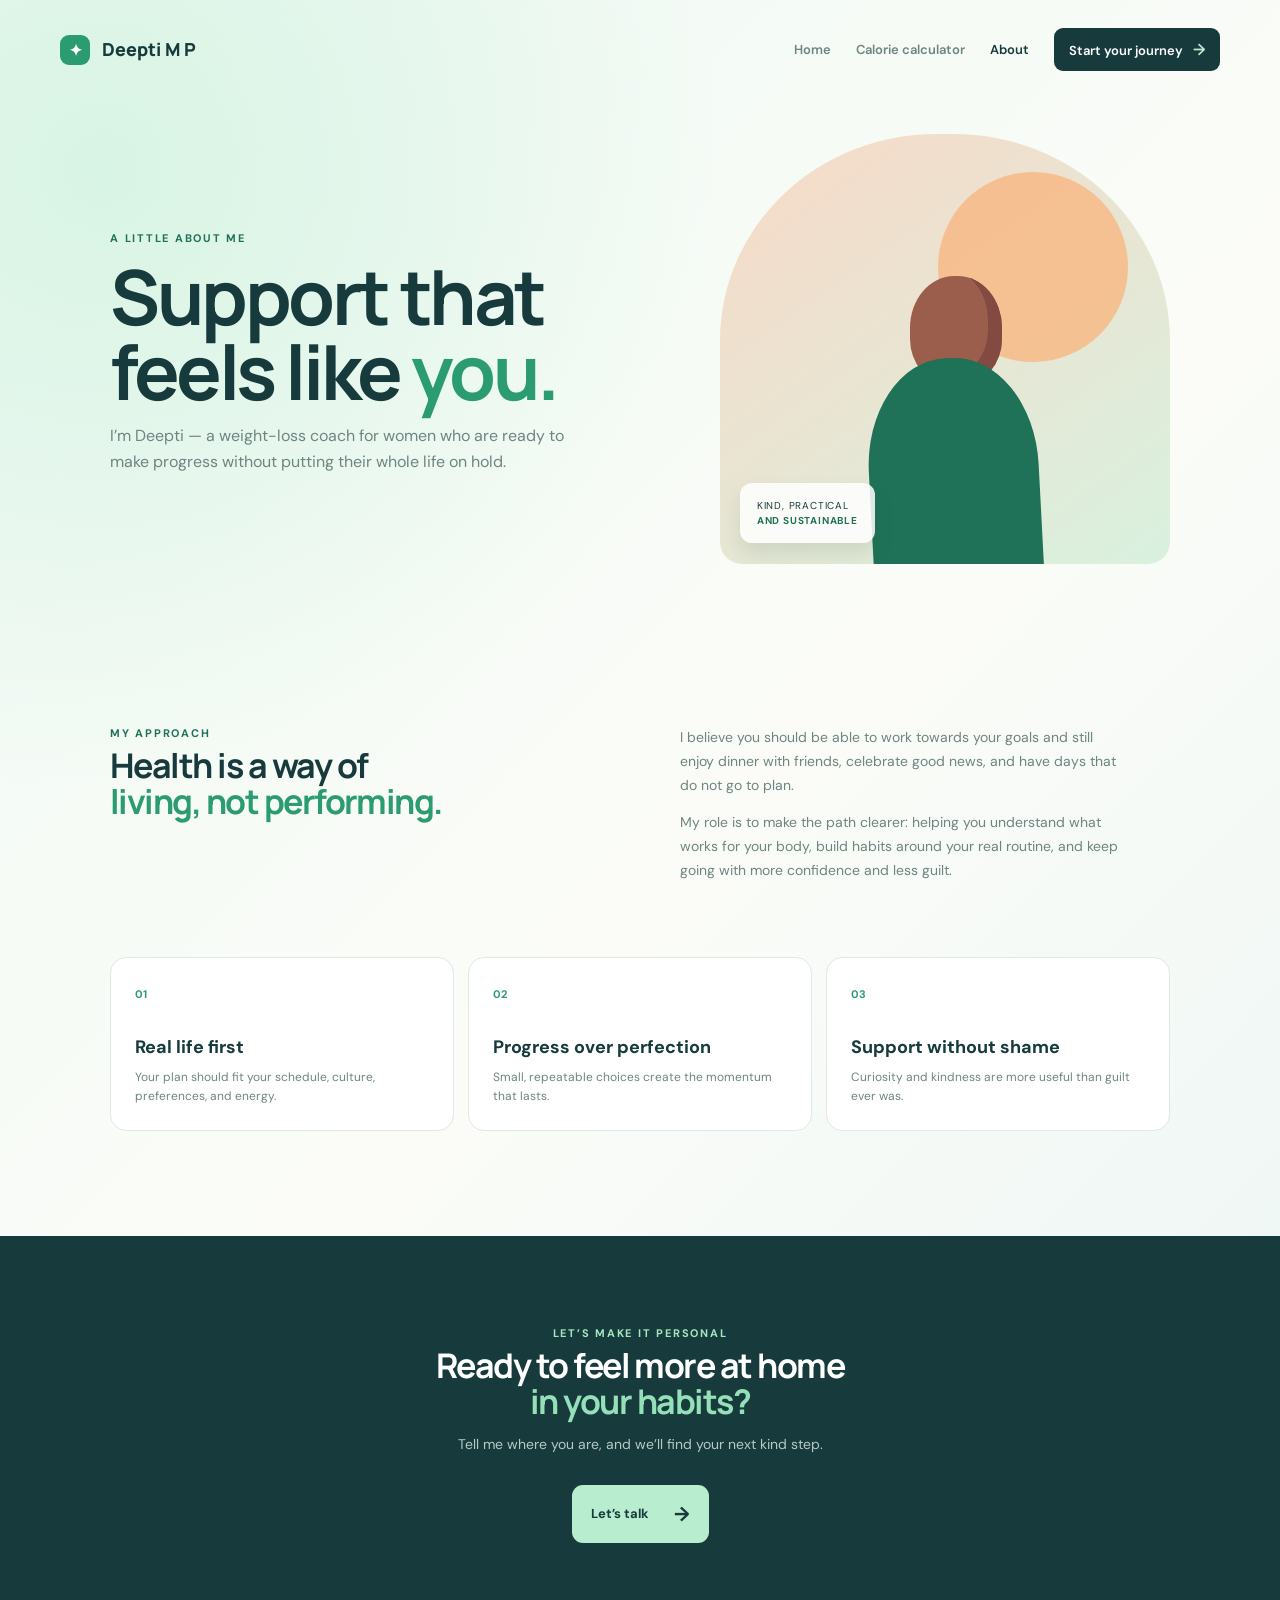
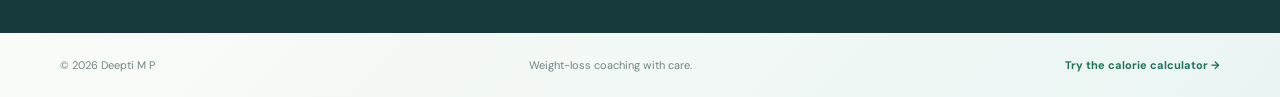
==== about.html @ f2a527aa "About page added" ====
<!doctype html>
<html lang="en">
  <head>
    <meta charset="UTF-8" />
    <meta name="viewport" content="width=device-width, initial-scale=1.0" />
    <meta name="description" content="Meet Deepti M P, a weight-loss coach helping women build sustainable habits and feel confident in their bodies." />
    <title>About Deepti | Weight-Loss Coach</title>
    <link rel="preconnect" href="https://fonts.googleapis.com" />
    <link rel="preconnect" href="https://fonts.gstatic.com" crossorigin />
    <link href="https://fonts.googleapis.com/css2?family=DM+Sans:wght@400;500;600;700&family=Manrope:wght@700;800&display=swap" rel="stylesheet" />
    <link rel="stylesheet" href="styles.css" />
  </head>
  <body>
    <header class="site-header">
      <a class="site-logo" href="index.html"><span>✦</span> Deepti M P</a>
      <nav class="site-nav" aria-label="Main navigation">
        <a href="index.html">Home</a>
        <a href="calculator.html">Calorie calculator</a>
        <a class="active" href="about.html" aria-current="page">About</a>
        <a class="nav-cta" href="index.html#start">Start your journey <span>→</span></a>
      </nav>
    </header>

    <main>
      <section class="about-hero page-shell">
        <div class="about-intro">
          <p class="eyebrow">A LITTLE ABOUT ME</p>
          <h1>Support that feels like <span>you.</span></h1>
          <p class="hero-copy">I’m Deepti — a weight-loss coach for women who are ready to make progress without putting their whole life on hold.</p>
        </div>
        <div class="about-portrait" aria-label="Abstract portrait illustration">
          <div class="portrait-sun"></div>
          <div class="portrait-figure"><span class="portrait-head"></span><span class="portrait-body"></span></div>
          <span class="portrait-note">KIND, PRACTICAL<br /><strong>AND SUSTAINABLE</strong></span>
        </div>
      </section>

      <section class="about-story page-shell">
        <div class="section-intro">
          <p class="section-kicker">MY APPROACH</p>
          <h2>Health is a way of<br /><em>living, not performing.</em></h2>
        </div>
        <div class="about-copy">
          <p>I believe you should be able to work towards your goals and still enjoy dinner with friends, celebrate good news, and have days that do not go to plan.</p>
          <p>My role is to make the path clearer: helping you understand what works for your body, build habits around your real routine, and keep going with more confidence and less guilt.</p>
        </div>
        <div class="values-grid">
          <article><span class="card-number">01</span><h3>Real life first</h3><p>Your plan should fit your schedule, culture, preferences, and energy.</p></article>
          <article><span class="card-number">02</span><h3>Progress over perfection</h3><p>Small, repeatable choices create the momentum that lasts.</p></article>
          <article><span class="card-number">03</span><h3>Support without shame</h3><p>Curiosity and kindness are more useful than guilt ever was.</p></article>
        </div>
      </section>

      <section class="start-section"><div class="start-inner"><p class="section-kicker">LET’S MAKE IT PERSONAL</p><h2>Ready to feel more at home<br /><span>in your habits?</span></h2><p>Tell me where you are, and we’ll find your next kind step.</p><a class="primary-button light" href="mailto:hello@deeptimp.co?subject=Weight-loss coaching enquiry">Let’s talk <span>→</span></a></div></section>
    </main>

    <footer class="site-footer"><span>© 2026 Deepti M P</span><span>Weight-loss coaching with care.</span><a href="calculator.html">Try the calorie calculator →</a></footer>
  </body>
</html>
---- styles.css ----
:root {
  --ink: #173b3c;
  --muted: #6f8582;
  --line: #dfe9e5;
  --mint: #dff5e9;
  --green: #2b9b71;
  --green-dark: #1f7258;
  --cream: #f7fbf8;
  --coral: #f47f67;
  --blue: #5a8be1;
}

* { box-sizing: border-box; }
html { scroll-behavior: smooth; }
body {
  margin: 0;
  min-height: 100vh;
  color: var(--ink);
  background: radial-gradient(circle at 8% 10%, #d8f4e4 0, transparent 32%), linear-gradient(135deg, #eef9f3 0%, #fbfcf8 52%, #eaf5f3 100%);
  font-family: "DM Sans", sans-serif;
}
.site-header { display: flex; align-items: center; justify-content: space-between; width: min(100% - 36px, 1160px); margin: 0 auto; padding: 28px 0 8px; }
.site-logo { color: var(--ink); font-family: Manrope, sans-serif; font-size: 18px; font-weight: 800; text-decoration: none; }
.site-logo span { display: inline-grid; place-items: center; width: 30px; height: 30px; margin-right: 8px; color: white; background: var(--green); border-radius: 9px; font-size: 16px; }
.site-nav { display: flex; align-items: center; gap: 25px; }
.site-nav a { color: var(--muted); font-size: 13px; font-weight: 600; text-decoration: none; }
.site-nav a:hover, .site-nav a.active { color: var(--ink); }
.site-nav .nav-cta { padding: 11px 15px; color: white; background: var(--ink); border-radius: 9px; }
.site-nav .nav-cta span { margin-left: 7px; color: #b8edd0; font-size: 16px; }
.page-shell { width: min(100% - 36px, 1060px); margin: 0 auto; padding: 60px 0 72px; }
.hero { margin-bottom: 30px; }
.brand-mark { display: grid; place-items: center; width: 42px; height: 42px; color: white; background: var(--green); border-radius: 14px; font-size: 24px; box-shadow: 0 10px 24px #4aaf7b40; }
.eyebrow, .section-kicker { color: var(--green-dark); font-size: 11px; font-weight: 700; letter-spacing: .16em; }
.eyebrow { margin: 25px 0 14px; }
h1, h2, h3, p { margin-top: 0; }
h1, h2 { font-family: Manrope, sans-serif; letter-spacing: -.045em; }
h1 { max-width: 700px; margin-bottom: 15px; font-size: clamp(42px, 7vw, 76px); line-height: .98; }
h1 span { color: var(--green); }
.hero-copy { max-width: 430px; color: var(--muted); font-size: 16px; line-height: 1.65; }
.coach-hero { display: grid; grid-template-columns: 1fr .9fr; align-items: center; min-height: 600px; padding-top: 30px; }
.coach-hero .hero-copy { max-width: 480px; }
.about-hero { display: grid; grid-template-columns: 1fr .85fr; align-items: center; gap: 80px; min-height: 540px; padding-top: 55px; }
.about-intro h1 { max-width: 590px; }
.about-intro .hero-copy { max-width: 475px; }
.about-portrait { position: relative; min-height: 430px; overflow: hidden; background: linear-gradient(145deg, #f8d9c7, #d9f1df); border-radius: 48% 48% 22px 22px; }
.portrait-sun { position: absolute; top: 38px; right: 42px; width: 190px; height: 190px; background: #f9b780; border-radius: 50%; opacity: .78; }
.portrait-figure { position: absolute; right: 28%; bottom: 0; width: 180px; height: 300px; }
.portrait-head { position: absolute; top: 12px; left: 46px; width: 92px; height: 108px; background: #9b5d4c; border-radius: 48% 48% 42% 42%; box-shadow: inset -14px -8px #824a40; }
.portrait-body { position: absolute; bottom: -24px; left: 5px; width: 170px; height: 230px; background: var(--green-dark); border-radius: 48% 48% 0 0; transform: rotate(-3deg); }
.portrait-note { position: absolute; left: 20px; bottom: 21px; padding: 15px 17px; color: var(--ink); background: #ffffffd9; border-radius: 12px; font-size: 10px; letter-spacing: .08em; line-height: 1.5; box-shadow: 0 10px 20px #1c5b3920; }
.portrait-note strong { color: var(--green-dark); }
.about-story { display: grid; grid-template-columns: 1fr 1fr; gap: 25px 80px; padding-top: 90px; padding-bottom: 105px; }
.about-copy { max-width: 440px; color: var(--muted); font-size: 14px; line-height: 1.7; }
.values-grid { display: grid; grid-template-columns: repeat(3, 1fr); grid-column: 1 / -1; gap: 14px; margin-top: 35px; }
.values-grid article { padding: 24px; background: white; border: 1px solid var(--line); border-radius: 16px; }
.values-grid h3 { margin: 32px 0 9px; font-size: 18px; }
.values-grid p { margin: 0; color: var(--muted); font-size: 12px; line-height: 1.6; }
.hero-actions { display: flex; align-items: center; gap: 24px; margin: 30px 0 44px; }
.primary-button { display: inline-flex; align-items: center; justify-content: space-between; gap: 25px; padding: 16px 19px; color: white; background: var(--green-dark); border-radius: 11px; font-size: 13px; font-weight: 700; text-decoration: none; box-shadow: 0 12px 24px #2b9b7133; }
.primary-button:hover { background: var(--ink); }
.primary-button span { font-size: 20px; }
.text-link { color: var(--ink); font-size: 13px; font-weight: 700; text-decoration: none; }
.text-link span { margin-left: 7px; color: var(--green); font-size: 17px; }
.trust-row { display: flex; align-items: center; gap: 9px; color: var(--muted); font-size: 11px; }
.trust-row > span:first-child { color: var(--green); font-size: 17px; }.trust-row strong { color: var(--ink); }.trust-separator { width: 1px; height: 15px; margin: 0 5px; background: var(--line); }
.hero-art { position: relative; min-height: 470px; overflow: hidden; background: linear-gradient(145deg, #d8f3e3, #f0f6e8); border-radius: 47% 47% 18px 18px; }
.sun-orb { position: absolute; top: 48px; right: 54px; width: 230px; height: 230px; background: #f6b994; border-radius: 50%; opacity: .75; }
.art-ring { position: absolute; border: 1px solid #55a67e99; border-radius: 50%; transform: rotate(-25deg); }.ring-one { top: 80px; left: 56px; width: 330px; height: 430px; }.ring-two { top: 115px; left: 124px; width: 220px; height: 350px; }
.leaf { position: absolute; color: var(--green-dark); font-size: 130px; font-weight: 400; transform: rotate(-25deg); }.leaf-one { right: 70px; bottom: 55px; }.leaf-two { left: 65px; bottom: 9px; color: #72b78d; transform: rotate(150deg); }
.hero-note { position: absolute; right: 24px; bottom: 24px; display: flex; flex-direction: column; gap: 5px; padding: 17px 20px; background: #ffffffd9; border-radius: 13px; box-shadow: 0 10px 20px #1c5b3920; }.hero-note strong { font-size: 10px; letter-spacing: .1em; }.hero-note span { color: var(--green-dark); font-family: Manrope, sans-serif; font-size: 15px; }
.marquee-strip { display: flex; justify-content: center; flex-wrap: wrap; gap: 25px; padding: 17px; color: var(--green-dark); background: var(--mint); font-size: 10px; font-weight: 700; letter-spacing: .14em; }.marquee-strip b { color: var(--green); }
.approach-section { display: grid; grid-template-columns: 1fr 1fr; gap: 25px 80px; padding-top: 105px; padding-bottom: 105px; }.section-intro h2 { margin-bottom: 0; line-height: 1.05; }.section-intro h2 em { color: var(--green); font-style: normal; }.approach-copy { max-width: 430px; color: var(--muted); font-size: 14px; line-height: 1.7; }.approach-copy .text-link { display: inline-block; margin-top: 8px; }.method-cards { display: grid; grid-template-columns: repeat(3, 1fr); grid-column: 1 / -1; gap: 14px; margin-top: 35px; }.method-cards article { padding: 24px; background: white; border: 1px solid var(--line); border-radius: 16px; }.card-number { color: var(--green); font-size: 11px; font-weight: 700; }.method-cards h3 { margin: 32px 0 9px; font-size: 18px; }.method-cards p { margin: 0; color: var(--muted); font-size: 12px; line-height: 1.6; }
.start-section { padding: 90px 20px; text-align: center; color: white; background: var(--ink); }.start-inner { max-width: 650px; margin: 0 auto; }.start-section .section-kicker { color: #a7e5c1; }.start-section h2 { margin-bottom: 15px; color: white; line-height: 1.05; }.start-section h2 span { color: #95e0b8; }.start-section p:not(.section-kicker) { color: #b6c9c5; font-size: 14px; }.primary-button.light { margin-top: 18px; color: var(--ink); background: #b9edcf; box-shadow: none; }.site-footer { display: flex; justify-content: space-between; gap: 15px; width: min(100% - 36px, 1160px); margin: 0 auto; padding: 25px 0; color: var(--muted); font-size: 11px; }.site-footer a { color: var(--green-dark); font-weight: 700; text-decoration: none; }
.calculator-page { padding-top: 45px; }.calculator-page .hero { margin-bottom: 30px; }
.calculator-card { overflow: hidden; background: rgba(255,255,255,.86); border: 1px solid #fff; border-radius: 28px; box-shadow: 0 24px 70px #23604b14; backdrop-filter: blur(16px); }
form { padding: clamp(25px, 5vw, 48px); }
.form-heading, .results-heading { display: flex; align-items: flex-start; justify-content: space-between; gap: 20px; }
.section-kicker { margin-bottom: 8px; }
h2 { margin-bottom: 27px; font-size: clamp(25px, 4vw, 34px); }
.step-pill { margin-top: 4px; padding: 8px 12px; color: var(--green-dark); background: var(--mint); border-radius: 99px; font-size: 10px; font-weight: 700; letter-spacing: .08em; white-space: nowrap; }
.form-grid { display: grid; grid-template-columns: repeat(2, 1fr); gap: 20px; }
.field { display: flex; flex-direction: column; gap: 9px; color: var(--ink); font-size: 13px; font-weight: 700; }
.field small { margin-left: 4px; color: var(--muted); font-size: 11px; font-weight: 500; }
input, select { width: 100%; padding: 15px 16px; color: var(--ink); background: var(--cream); border: 1px solid var(--line); border-radius: 12px; outline: none; font: inherit; font-size: 15px; transition: border .2s, box-shadow .2s, background .2s; }
input::placeholder { color: #a5b5b1; }
input:focus, select:focus { background: white; border-color: var(--green); box-shadow: 0 0 0 4px #55b9871f; }
.activity-field { margin-top: 20px; }
.form-error { min-height: 18px; margin: 13px 0 0; color: #cc604e; font-size: 13px; }
.calculate-button { display: flex; align-items: center; justify-content: space-between; width: 100%; margin-top: 8px; padding: 17px 20px; color: white; background: var(--ink); border: 0; border-radius: 13px; cursor: pointer; font: inherit; font-weight: 700; transition: transform .2s, background .2s; }
.calculate-button:hover { background: var(--green-dark); transform: translateY(-2px); }
.calculate-button span { color: #b8edd0; font-size: 25px; line-height: 0; }
.results { padding: clamp(25px, 5vw, 48px); background: #f4faf6; border-top: 1px solid #e4eee9; }
.results-heading h2 { margin-bottom: 0; }
.target-total { display: flex; flex-direction: column; align-items: flex-end; color: var(--muted); font-size: 11px; }
.target-total strong { color: var(--green); font: 800 clamp(27px, 4vw, 38px) Manrope, sans-serif; letter-spacing: -.05em; }
.result-cards { display: grid; grid-template-columns: repeat(3, 1fr); gap: 14px; margin-top: 20px; }
.result-card { position: relative; min-height: 185px; padding: 20px; border-radius: 17px; background: white; border: 1px solid #e5eee9; }
.result-card.featured { background: var(--ink); color: white; border-color: var(--ink); box-shadow: 0 15px 30px #173b3c22; transform: translateY(-8px); }
.result-icon { display: grid; place-items: center; width: 32px; height: 32px; margin-bottom: 17px; border-radius: 10px; font-size: 20px; font-weight: 700; }
.loss .result-icon { color: #d35f4f; background: #ffebe5; }
.maintain .result-icon { color: #b7f0d1; background: #275c52; }
.gain .result-icon { color: #4d82da; background: #e8f0ff; }
.result-card h3 { margin-bottom: 5px; font-size: 15px; }
.result-card p { margin-bottom: 17px; color: var(--muted); font-size: 11px; }
.featured p { color: #b4c7c4; }
.result-card > strong { display: block; font: 800 28px Manrope, sans-serif; letter-spacing: -.05em; }
.result-card > span { color: var(--muted); font-size: 10px; }
.featured > span { color: #b4c7c4; }
.disclaimer { max-width: 670px; margin: 23px 0 0; color: var(--muted); font-size: 11px; line-height: 1.6; }
@media (max-width: 760px) { .site-header { padding-top: 20px; }.site-nav { gap: 12px; }.site-nav a:not(.nav-cta) { display: none; }.site-nav .nav-cta { font-size: 11px; }.coach-hero, .about-hero { grid-template-columns: 1fr; min-height: auto; padding-top: 60px; padding-bottom: 60px; }.about-hero { gap: 30px; }.hero-art, .about-portrait { min-height: 330px; margin-top: 15px; }.approach-section, .about-story { grid-template-columns: 1fr; gap: 15px; padding-top: 70px; padding-bottom: 70px; }.method-cards, .values-grid { grid-template-columns: 1fr; margin-top: 20px; }.method-cards h3, .values-grid h3 { margin-top: 18px; }.site-footer { flex-wrap: wrap; } }
@media (max-width: 680px) { .page-shell { padding-top: 34px; } .form-grid, .result-cards { grid-template-columns: 1fr; } .result-card.featured { transform: none; } .form-heading { flex-direction: column; gap: 0; } .step-pill { margin-bottom: 22px; } .target-total { text-align: right; } }
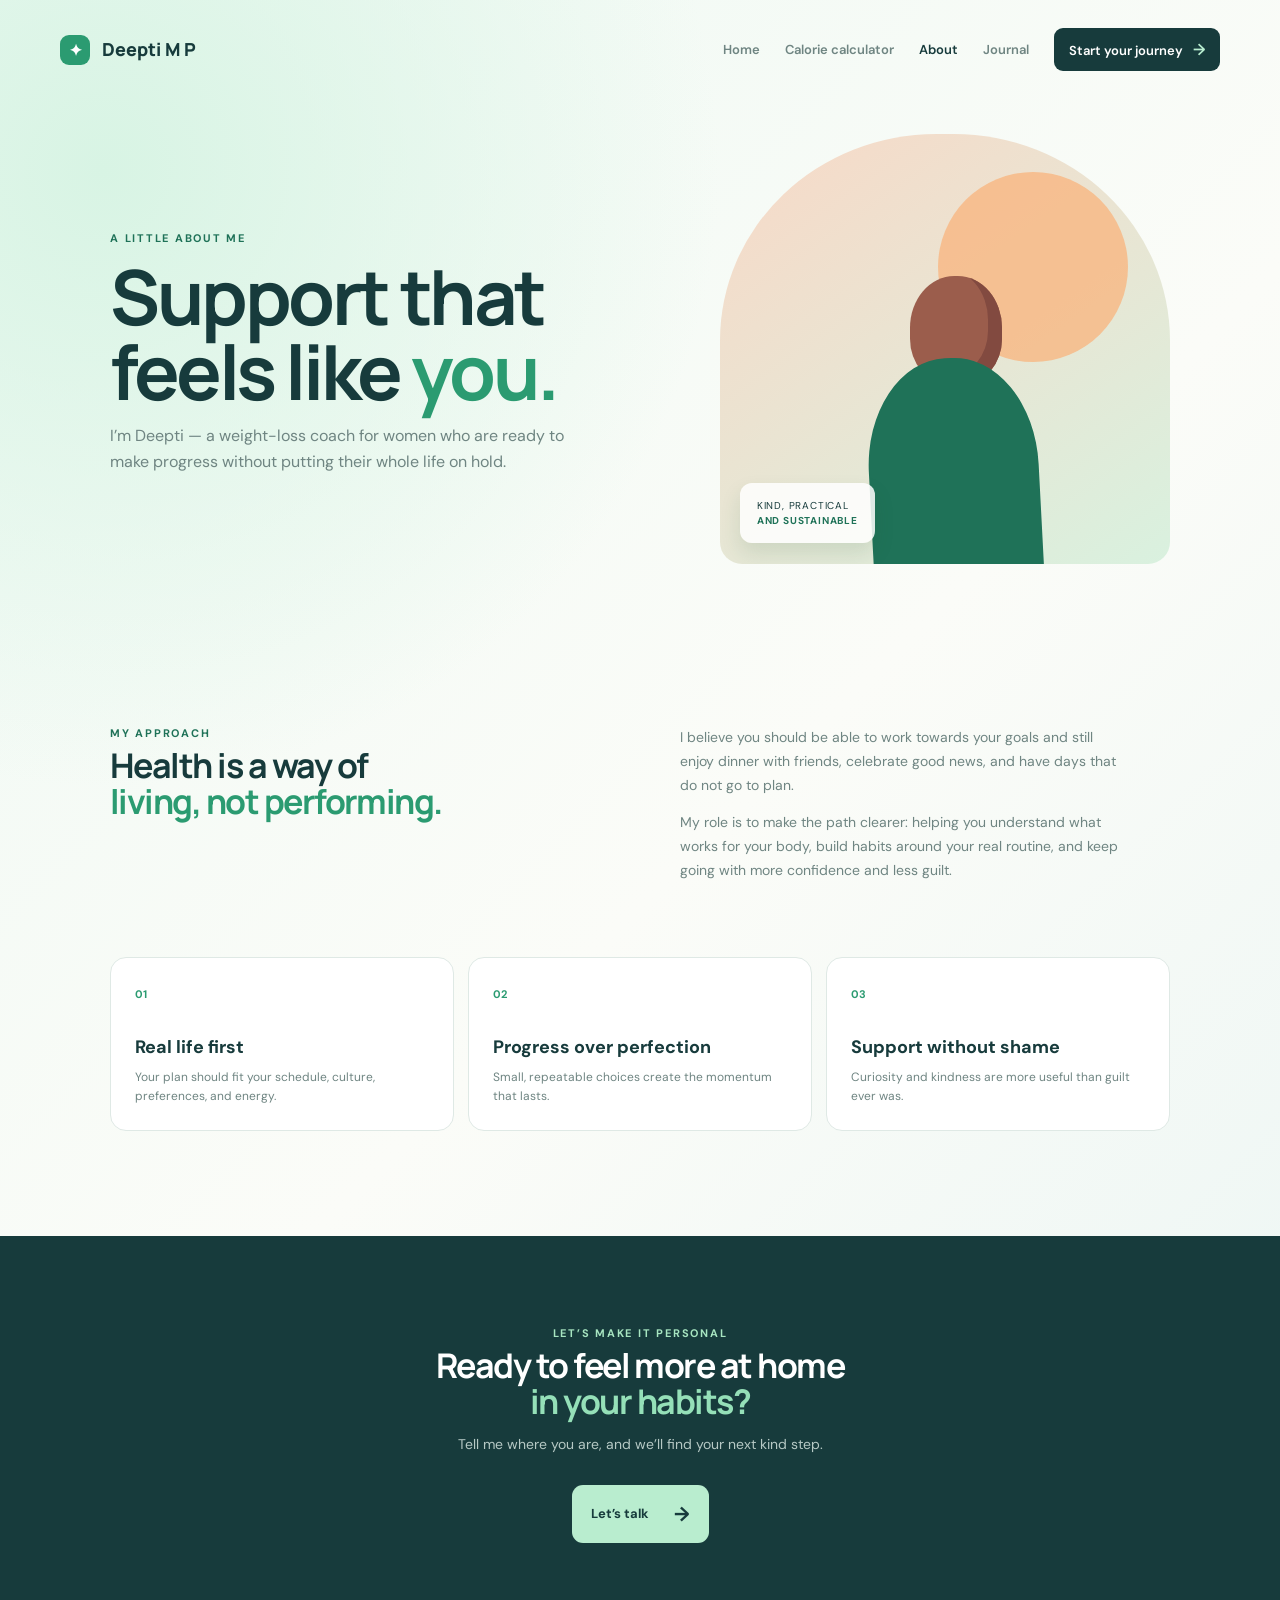
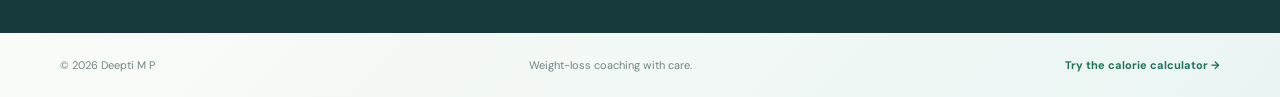
==== commit 2bbdd1e3: "Blog added" ====
--- a/about.html
+++ b/about.html
@@ -17,6 +17,7 @@
         <a href="index.html">Home</a>
         <a href="calculator.html">Calorie calculator</a>
         <a class="active" href="about.html" aria-current="page">About</a>
+        <a href="blog.html">Journal</a>
         <a class="nav-cta" href="index.html#start">Start your journey <span>→</span></a>
       </nav>
     </header>
--- a/styles.css
+++ b/styles.css
@@ -107,5 +107,42 @@
 .result-card > span { color: var(--muted); font-size: 10px; }
 .featured > span { color: #b4c7c4; }
 .disclaimer { max-width: 670px; margin: 23px 0 0; color: var(--muted); font-size: 11px; line-height: 1.6; }
+.blog-hero { padding-top: 90px; padding-bottom: 84px; }
+.blog-hero h1 { max-width: 700px; }
+.blog-list { padding-top: 0; padding-bottom: 108px; }
+.blog-list-heading { display: grid; grid-template-columns: 1fr 1fr; gap: 80px; align-items: end; margin-bottom: 43px; }
+.blog-list-heading h2 { margin-bottom: 0; line-height: 1.05; }
+.blog-list-heading h2 em { color: var(--green); font-style: normal; }
+.blog-list-heading > p { max-width: 340px; margin: 0 0 5px; color: var(--muted); font-size: 14px; line-height: 1.7; }
+.post-grid { display: grid; grid-template-columns: 1.12fr 1fr 1fr; gap: 16px; }
+.post-card { overflow: hidden; background: #fff; border: 1px solid var(--line); border-radius: 20px; box-shadow: 0 15px 35px #23604b0b; }
+.post-card-body { padding: 24px 23px 27px; }
+.post-card h3 { min-height: 54px; margin: 12px 0 10px; font-family: Manrope, sans-serif; font-size: 20px; line-height: 1.2; letter-spacing: -.035em; }
+.post-card p:not(.post-meta) { min-height: 64px; margin-bottom: 19px; color: var(--muted); font-size: 12px; line-height: 1.65; }
+.post-meta { margin-bottom: 0; color: var(--green-dark); font-size: 10px; font-weight: 700; letter-spacing: .13em; }
+.post-illustration, .article-art { position: relative; overflow: hidden; background: #dff5e9; }
+.post-illustration { height: 190px; }
+.post-illustration > span, .article-art > span { position: absolute; top: 18px; left: 20px; color: var(--green-dark); font: 700 11px Manrope, sans-serif; letter-spacing: .1em; }
+.post-illustration i, .article-art i { position: absolute; right: 40px; bottom: 4px; color: var(--green-dark); font: normal 140px Manrope, sans-serif; line-height: 1; opacity: .7; }
+.illustration-one { background: linear-gradient(135deg, #d9f2e2, #f7e0cb); }
+.illustration-one i { color: #d77e66; }
+.illustration-two { background: linear-gradient(135deg, #f8e6c9, #dbeedc); }
+.illustration-two i { color: #ef966c; font-size: 155px; }
+.illustration-three { background: linear-gradient(135deg, #dce8f8, #d9f1df); }
+.illustration-three i { color: #5a8be1; font-size: 150px; }
+.article-page { max-width: 860px; padding-top: 64px; padding-bottom: 100px; }
+.back-link { display: inline-block; margin-bottom: 58px; color: var(--green-dark); font-size: 12px; font-weight: 700; text-decoration: none; }
+.article-page > .post-meta { margin-bottom: 16px; }
+.article-page h1 { max-width: 760px; margin-bottom: 19px; font-size: clamp(38px, 6vw, 66px); line-height: 1.02; }
+.article-page h1 span { color: var(--green); }
+.article-dek { max-width: 560px; margin-bottom: 42px; color: var(--muted); font-size: 17px; line-height: 1.6; }
+.article-art { height: 300px; margin-bottom: 55px; border-radius: 24px; }
+.article-art > i { right: 25%; bottom: -13px; font-size: 225px; }
+.article-copy { max-width: 620px; margin: 0 auto; color: var(--muted); font-size: 15px; line-height: 1.85; }
+.article-copy p { margin-bottom: 24px; }
+.article-copy .article-lead { color: var(--ink); font-family: Manrope, sans-serif; font-size: 22px; line-height: 1.4; letter-spacing: -.03em; }
+.article-copy h2 { margin: 43px 0 13px; color: var(--ink); font-size: 25px; }
+.article-next { display: inline-flex; gap: 10px; align-items: center; margin-top: 18px; color: var(--green-dark); font-size: 13px; font-weight: 700; text-decoration: none; }
+.article-next span { color: var(--green); font-size: 18px; }
 @media (max-width: 760px) { .site-header { padding-top: 20px; }.site-nav { gap: 12px; }.site-nav a:not(.nav-cta) { display: none; }.site-nav .nav-cta { font-size: 11px; }.coach-hero, .about-hero { grid-template-columns: 1fr; min-height: auto; padding-top: 60px; padding-bottom: 60px; }.about-hero { gap: 30px; }.hero-art, .about-portrait { min-height: 330px; margin-top: 15px; }.approach-section, .about-story { grid-template-columns: 1fr; gap: 15px; padding-top: 70px; padding-bottom: 70px; }.method-cards, .values-grid { grid-template-columns: 1fr; margin-top: 20px; }.method-cards h3, .values-grid h3 { margin-top: 18px; }.site-footer { flex-wrap: wrap; } }
-@media (max-width: 680px) { .page-shell { padding-top: 34px; } .form-grid, .result-cards { grid-template-columns: 1fr; } .result-card.featured { transform: none; } .form-heading { flex-direction: column; gap: 0; } .step-pill { margin-bottom: 22px; } .target-total { text-align: right; } }
+@media (max-width: 680px) { .page-shell { padding-top: 34px; } .form-grid, .result-cards, .post-grid { grid-template-columns: 1fr; } .result-card.featured { transform: none; } .form-heading { flex-direction: column; gap: 0; } .step-pill { margin-bottom: 22px; } .target-total { text-align: right; } .blog-hero { padding-bottom: 60px; } .blog-list-heading { grid-template-columns: 1fr; gap: 15px; } .post-card h3, .post-card p:not(.post-meta) { min-height: 0; } .article-page { padding-top: 34px; } .back-link { margin-bottom: 38px; } .article-art { height: 220px; margin-bottom: 40px; } .article-art > i { font-size: 170px; } .article-copy .article-lead { font-size: 19px; } }
